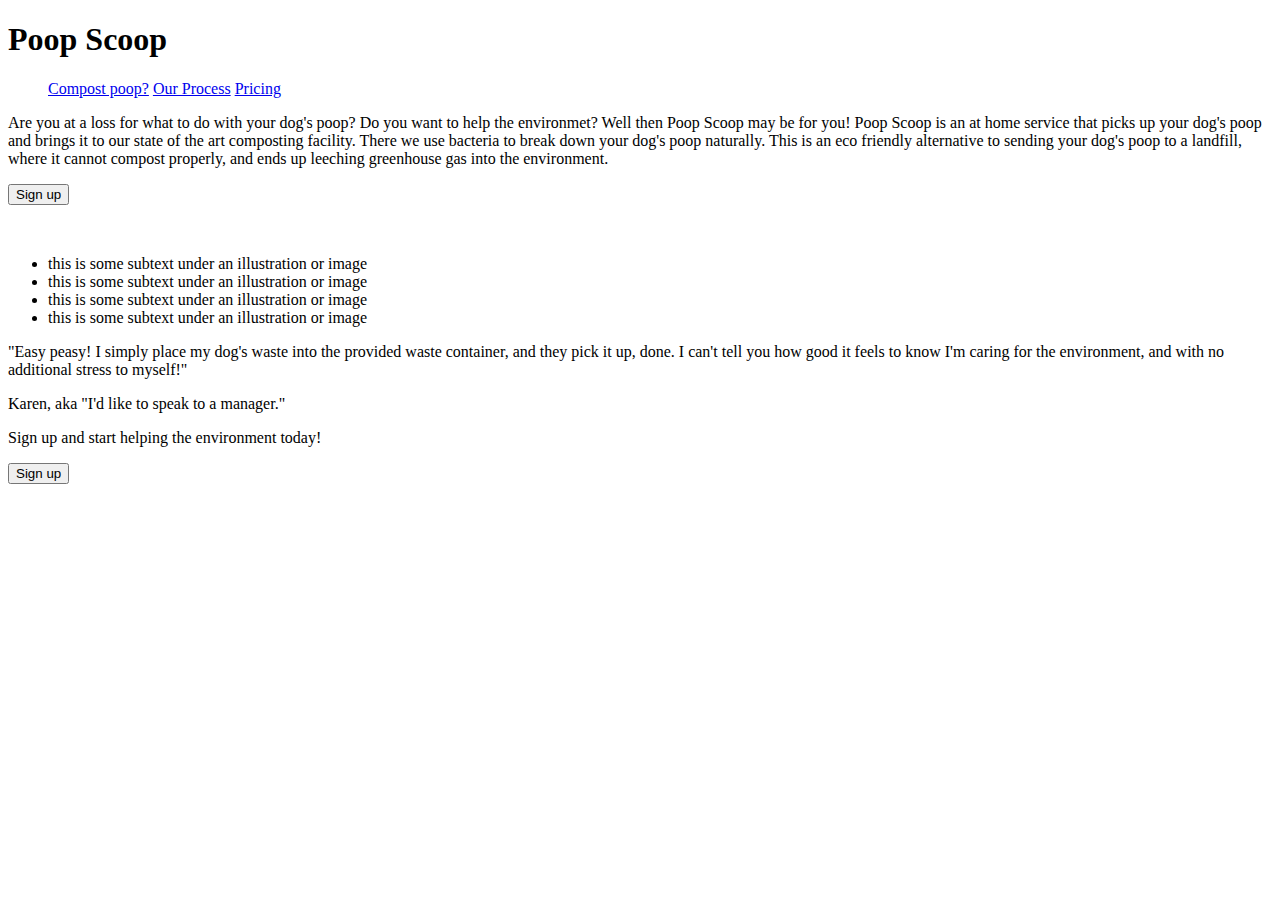
==== home-page.html @ d90007c1 "HTML body and links" ====
<!DOCTYPE html>
<html lang="en">
    <head>
        <meta charset="UTF-8"> 
        <title>Landing Page</title>
    </head>
    <body>
        <div class="one">
        <h1> Poop Scoop</h1>
            <ul>
                <a href="./compost-poop.html">Compost poop?</a>
                <a href="./our-process.html">Our Process</a>
                <a href="./pricing.html">Pricing</a>
            </ul>
            <title> Compost your dog poop!</title>
            <p> Are you at a loss for what to do with your dog's poop? Do you want to help the environmet?
                Well then Poop Scoop may be for you! Poop Scoop is an at home service that picks up your dog's poop
                and brings it to our state of the art composting facility. There we use bacteria to break down
                your dog's poop naturally. This is an eco friendly alternative to sending your dog's poop to a landfill,
                where it cannot compost properly, and ends up leeching greenhouse gas into the environment.   
            </p>
            <button> Sign up</button>
            <img src="">
        </div>
         <div class="two">
            <title> Some random information</title>
            <ul>
                <img src="">
                <img src="">
                <img src="">
                <img src="">

            </ul>
            <ul>
                <li> this is some subtext under an illustration or image</li>
                <li> this is some subtext under an illustration or image</li>
                <li> this is some subtext under an illustration or image</li>
                <li> this is some subtext under an illustration or image</li>
            </ul>
        </div>
        <div class="three">
            <p>"Easy peasy! I simply place my dog's waste into the provided waste container,
                and they pick it up, done. I can't tell you how good it feels to know
                I'm caring for the environment, and with no additional stress to myself!"  
            </p>
            <p> Karen, aka "I'd like to speak to a manager."</p>
        </div>
        <div class="four">
            <title> Poop Scoop! Let us scoop your poop!</title>
            <p> Sign up and start helping the environment today!</p>
            <button>Sign up</button>
        </div>

    </body>
    
</html>
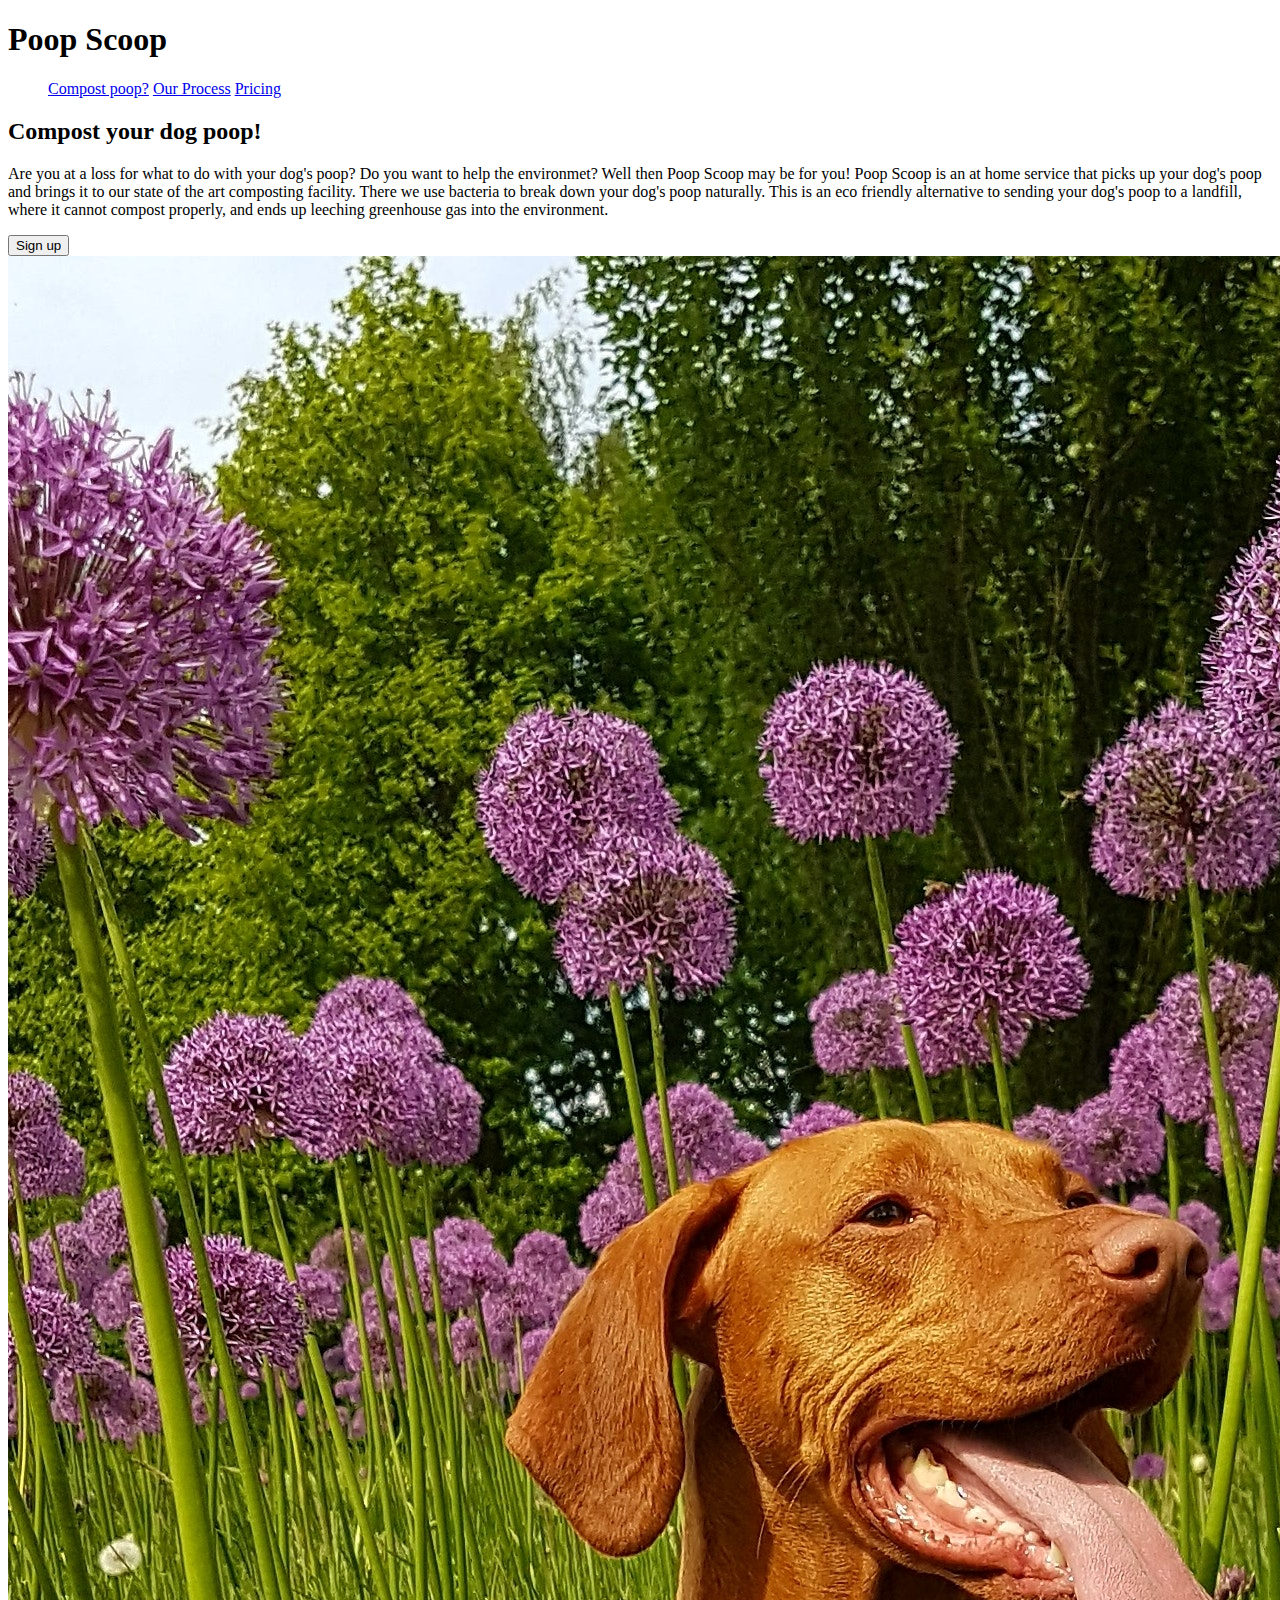
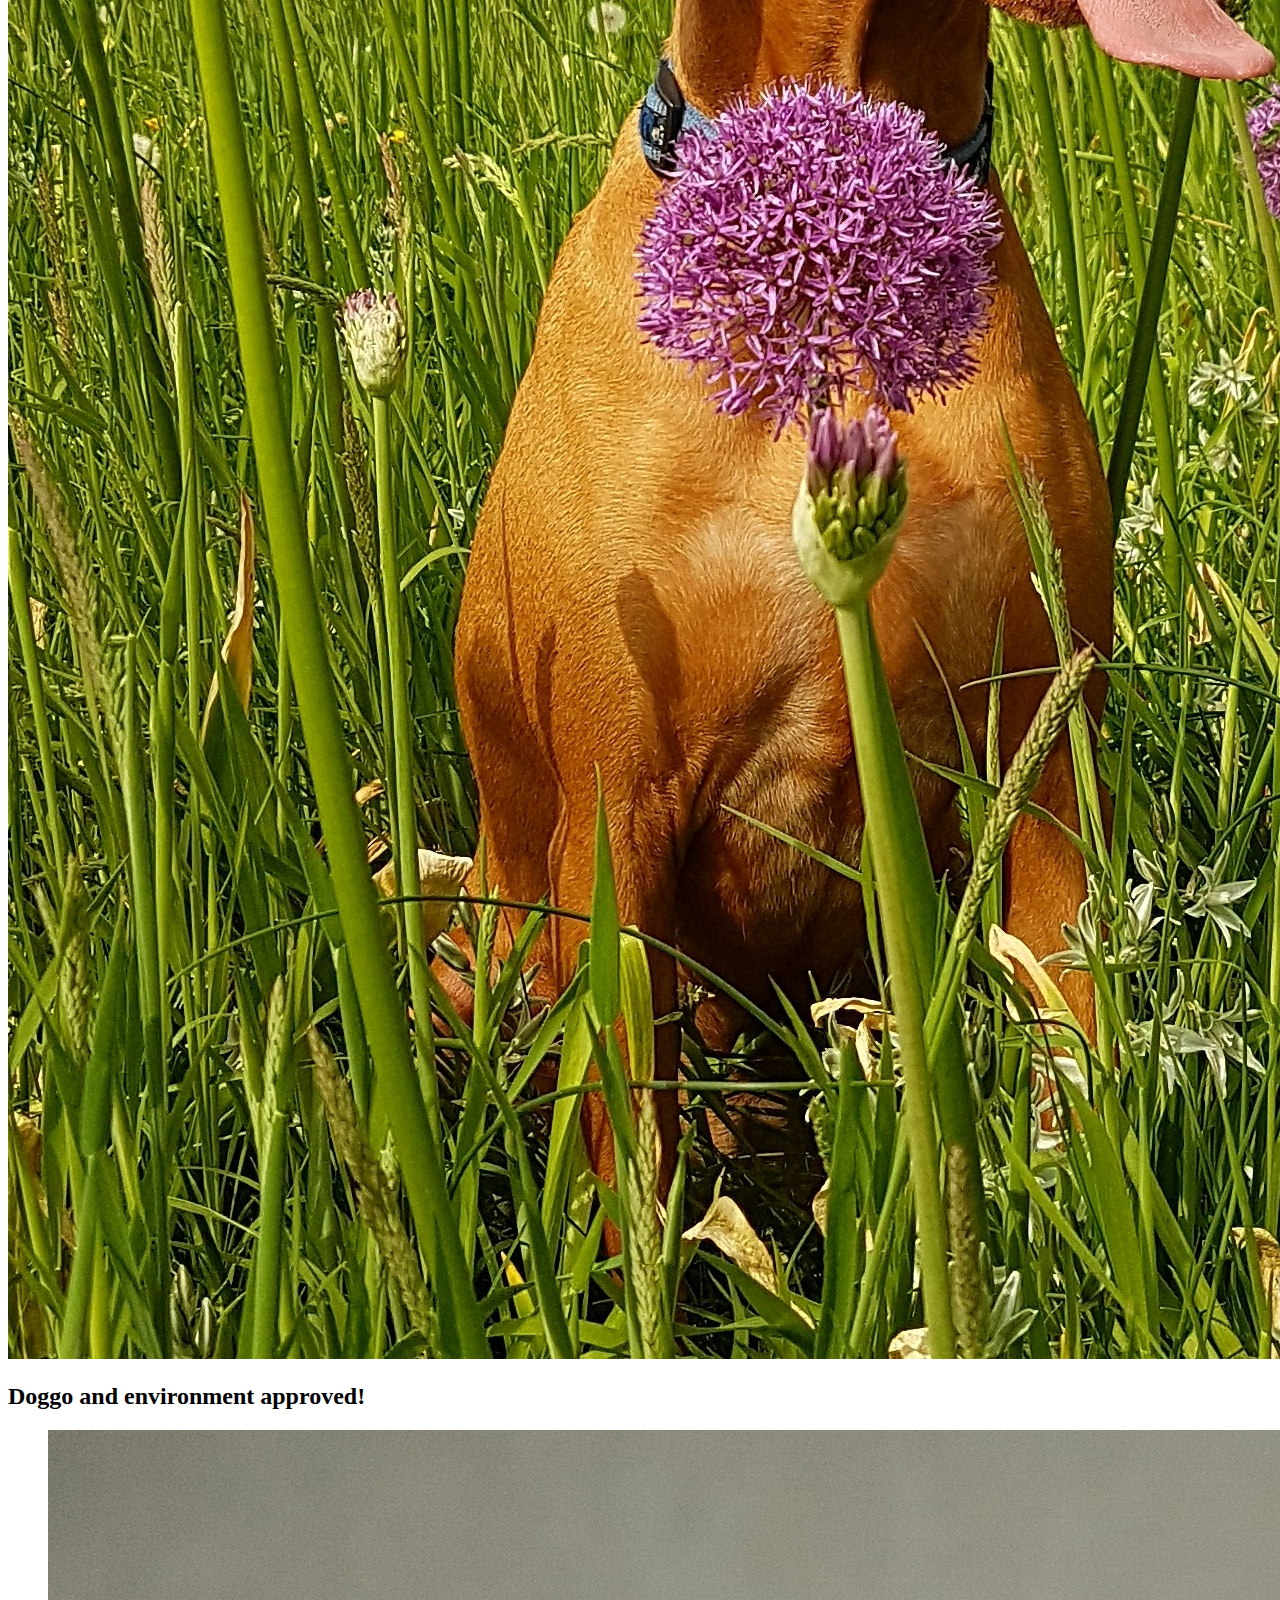
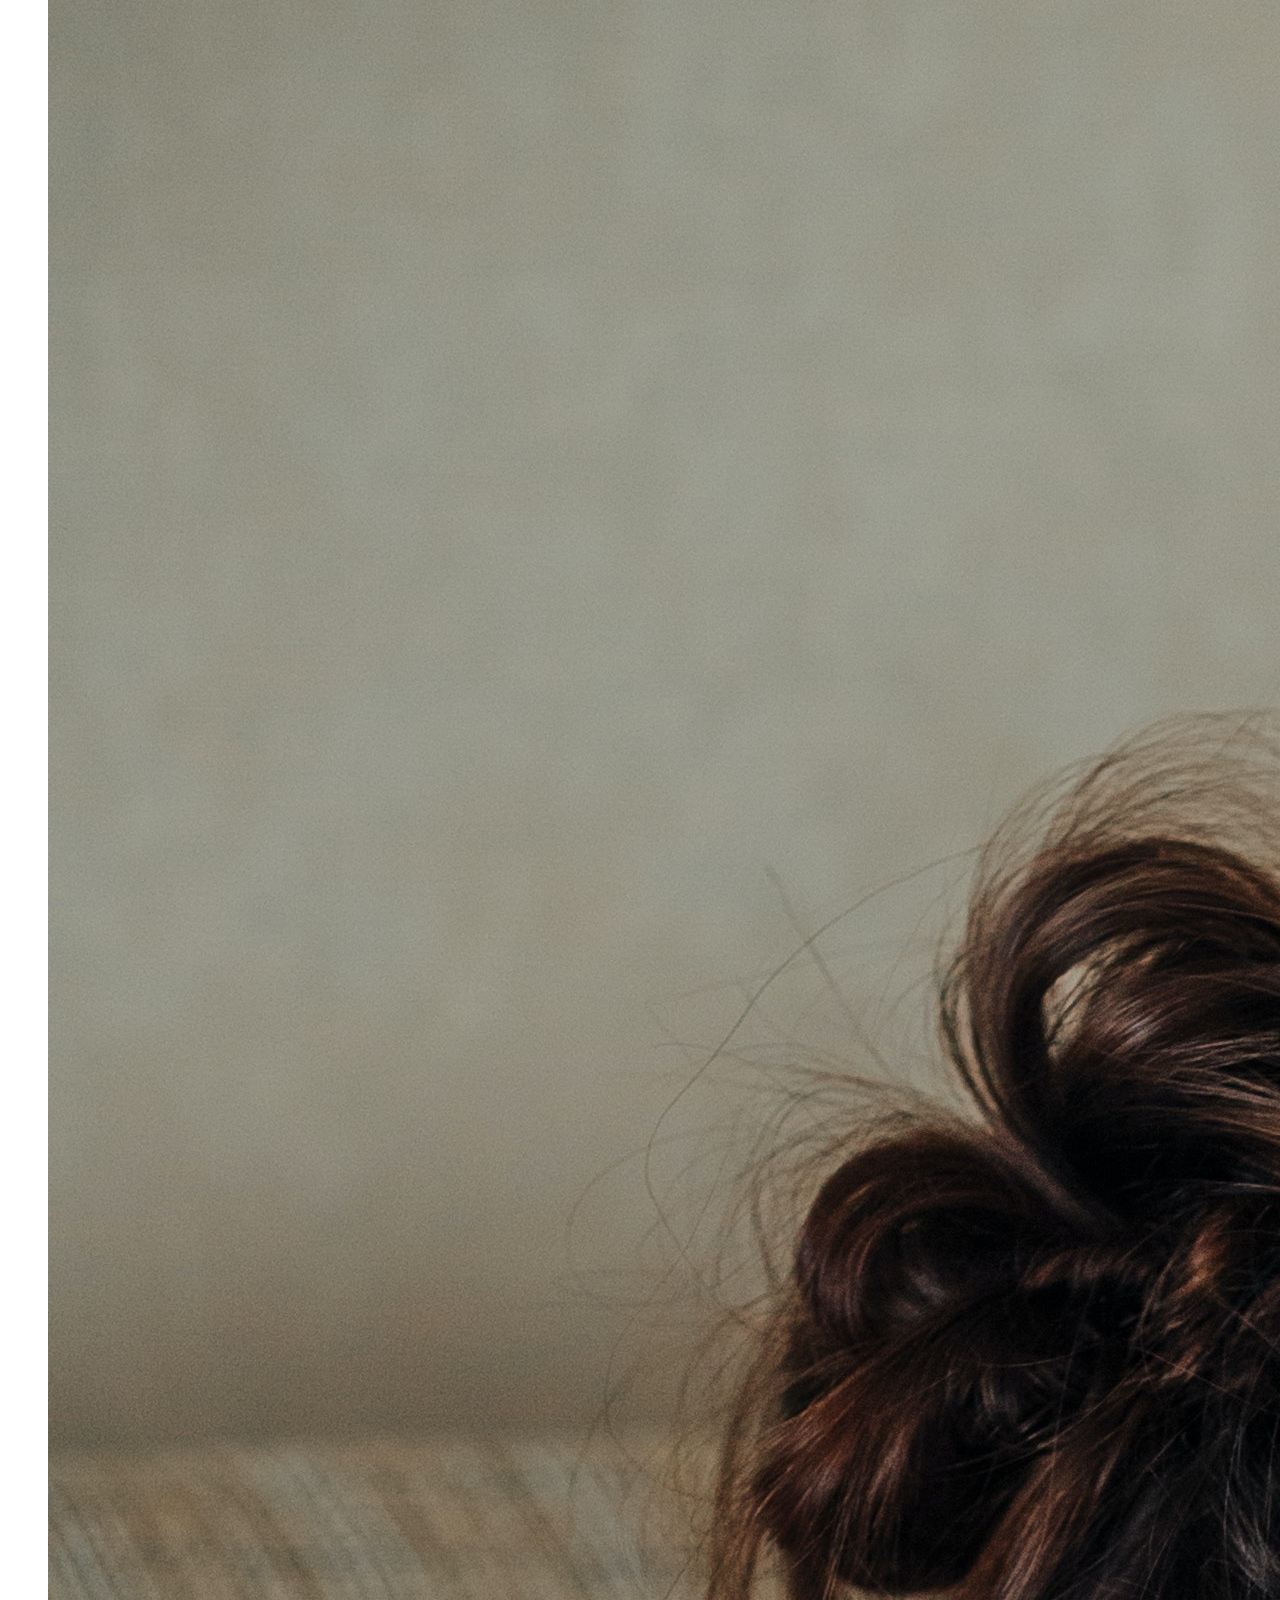
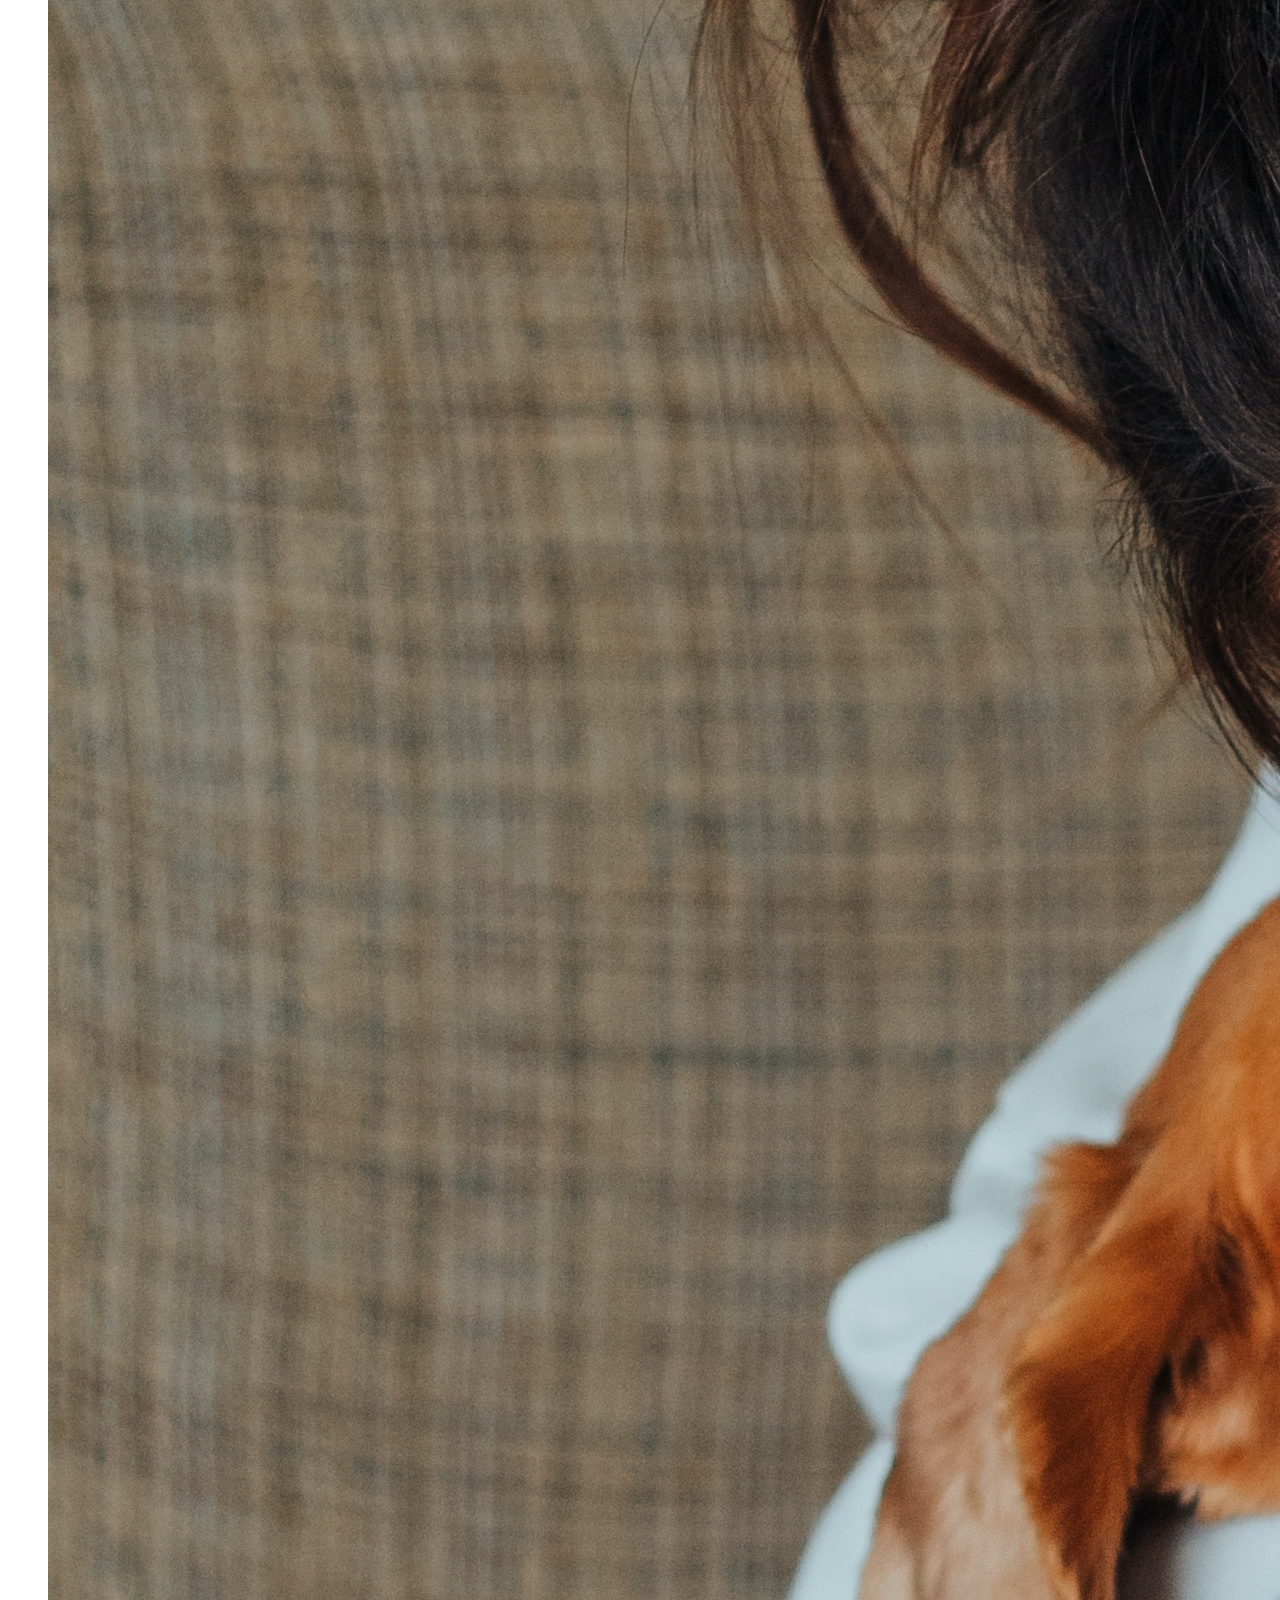
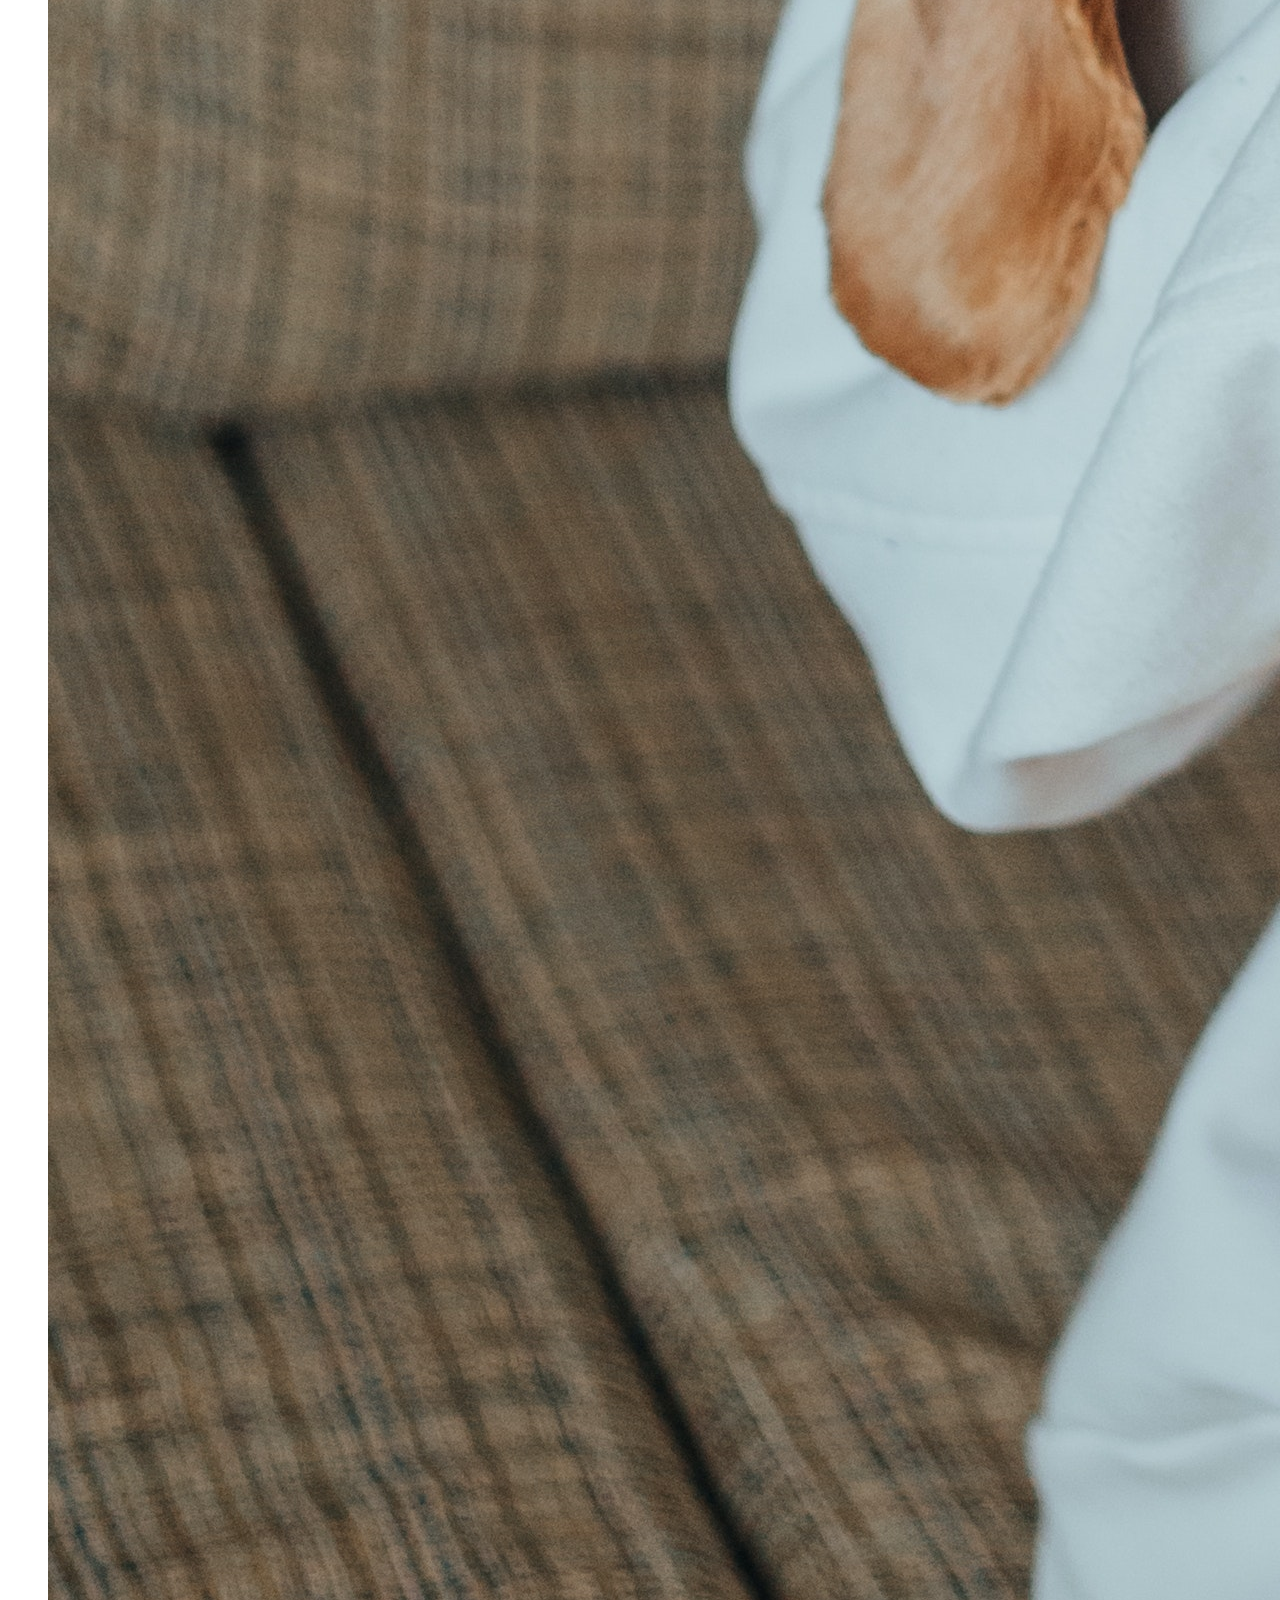
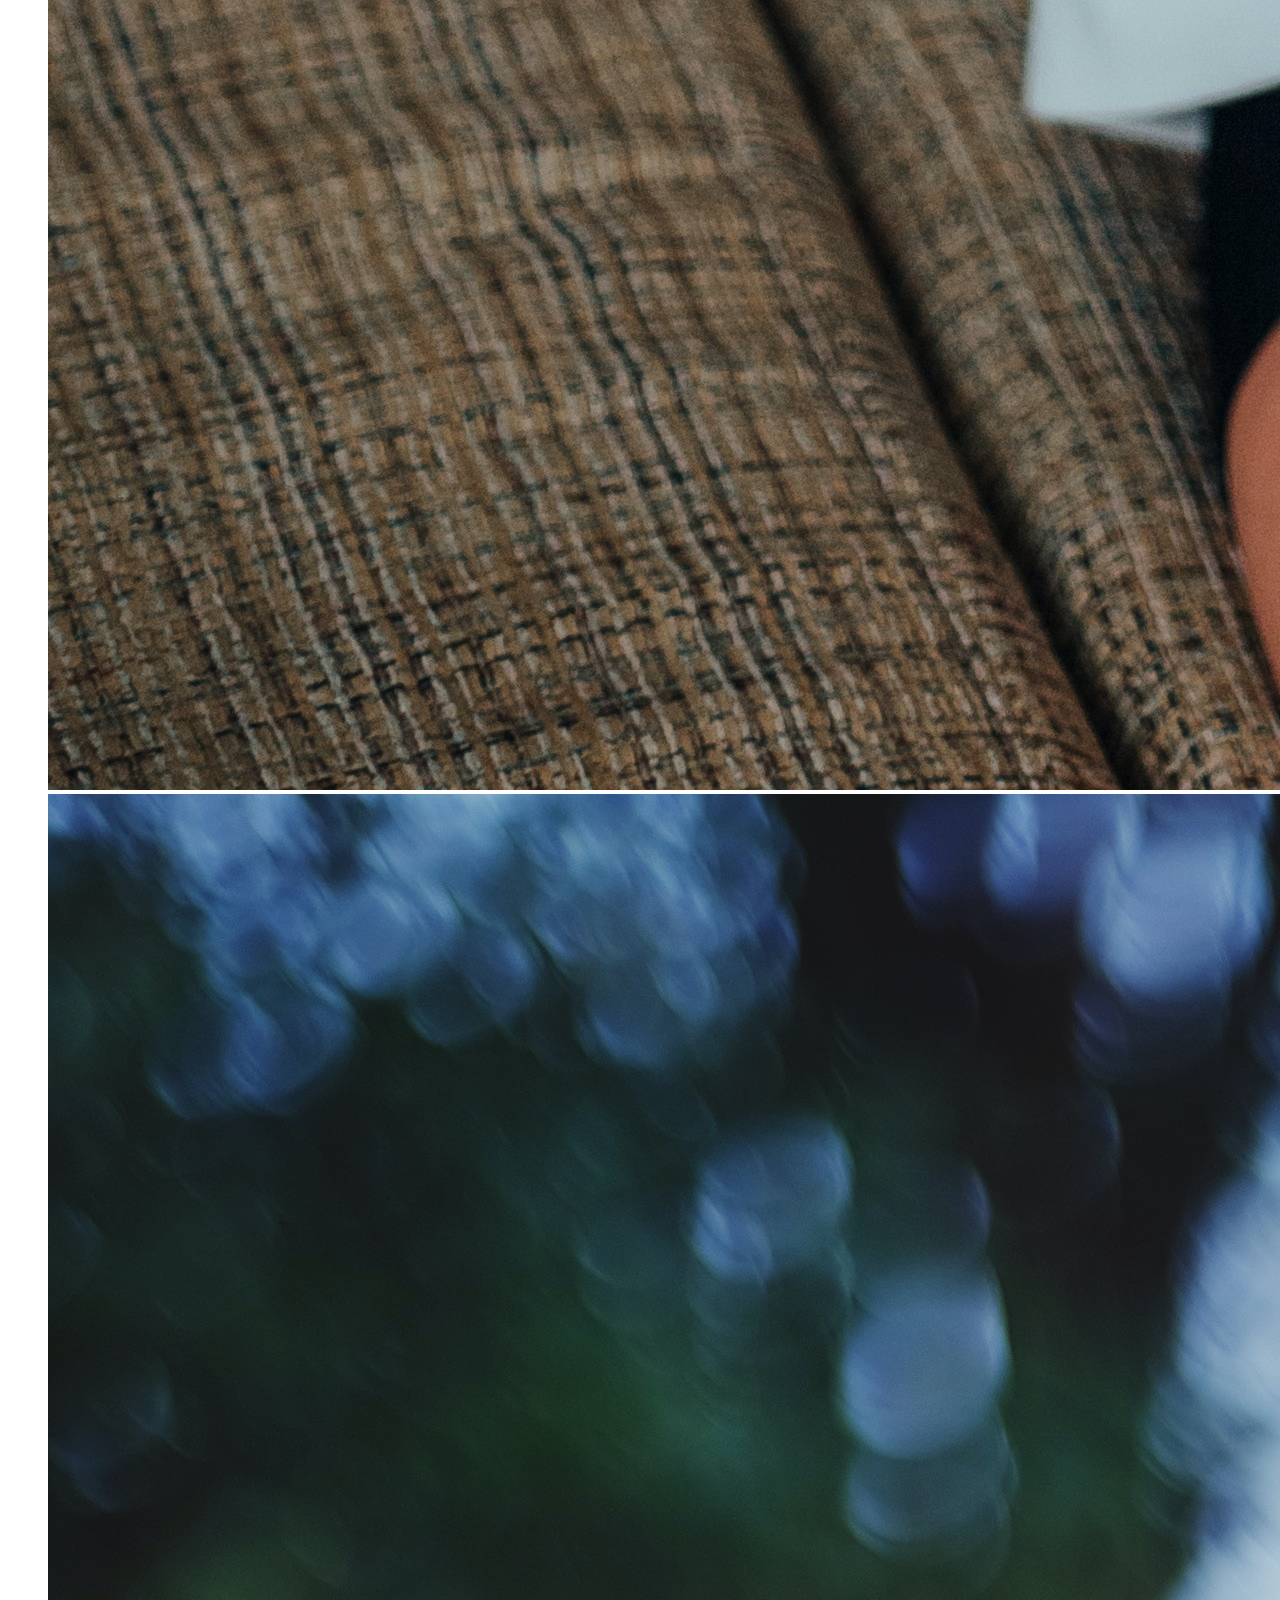
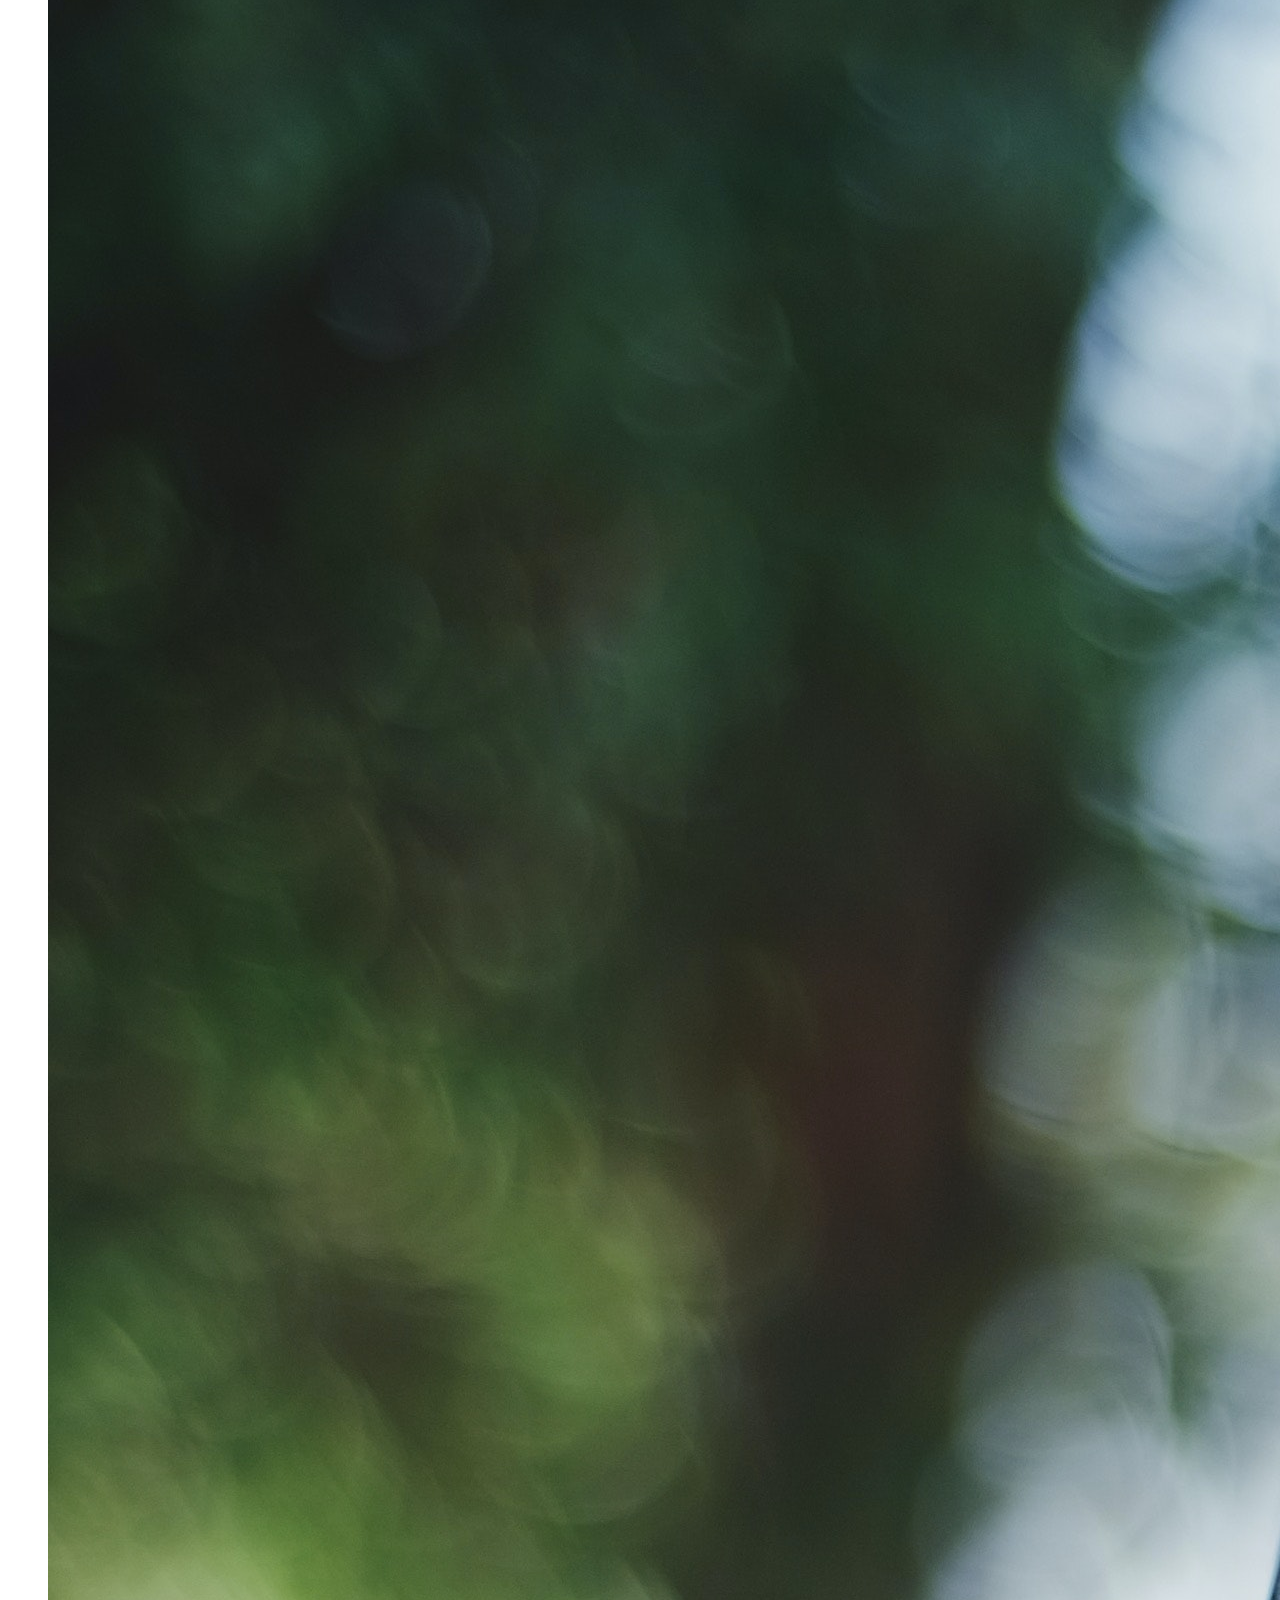
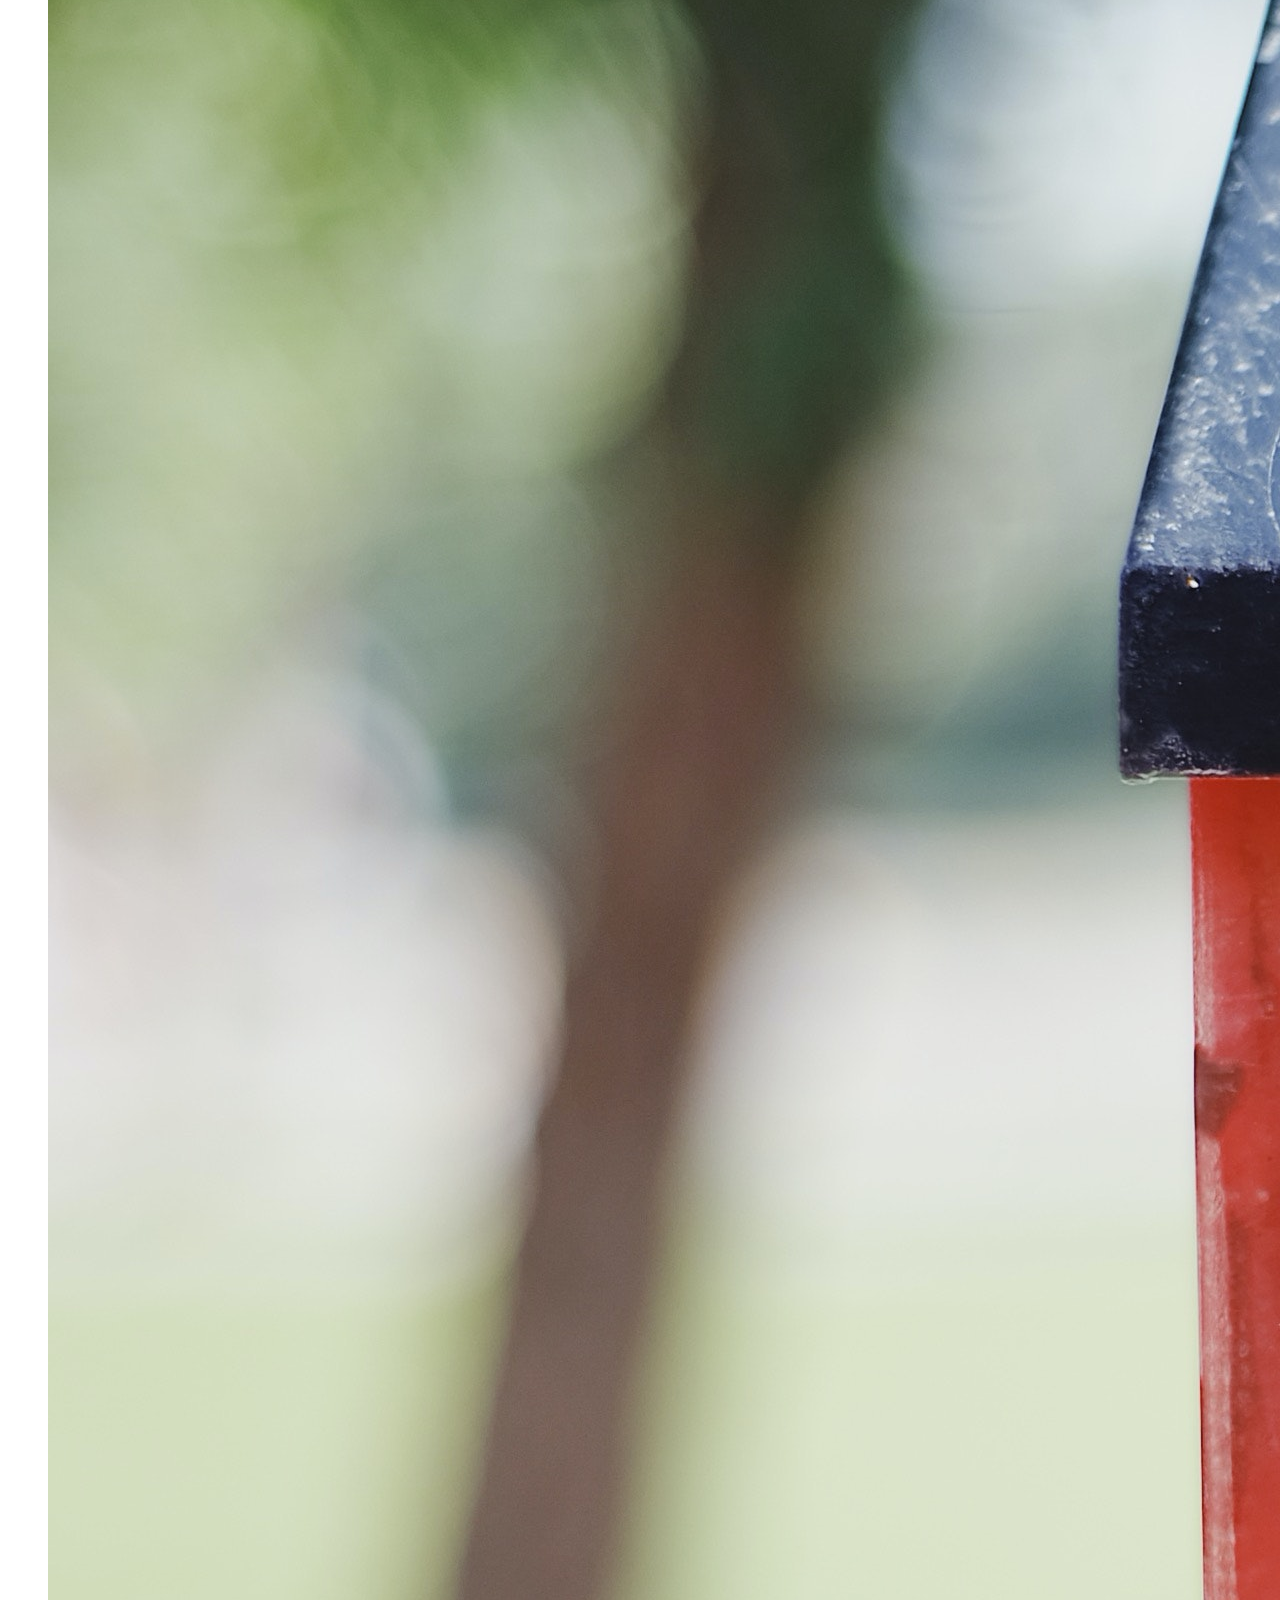
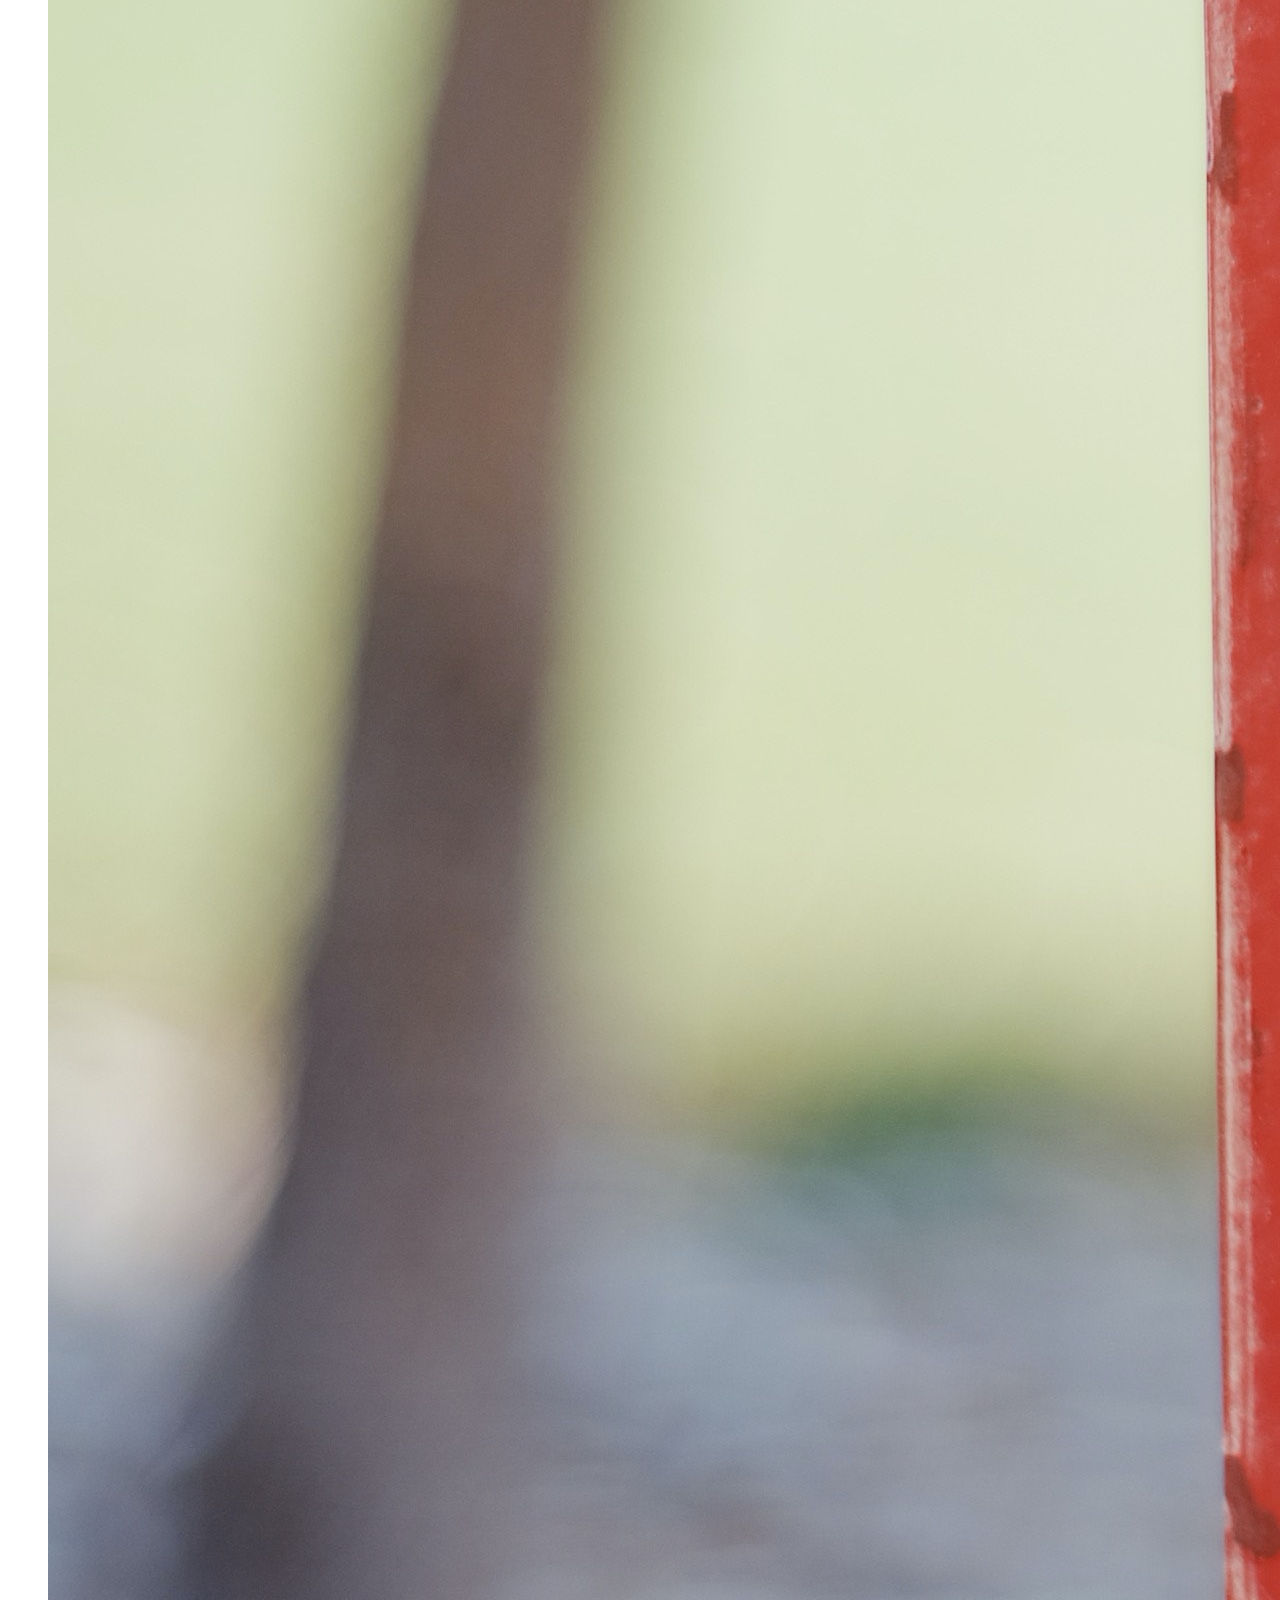
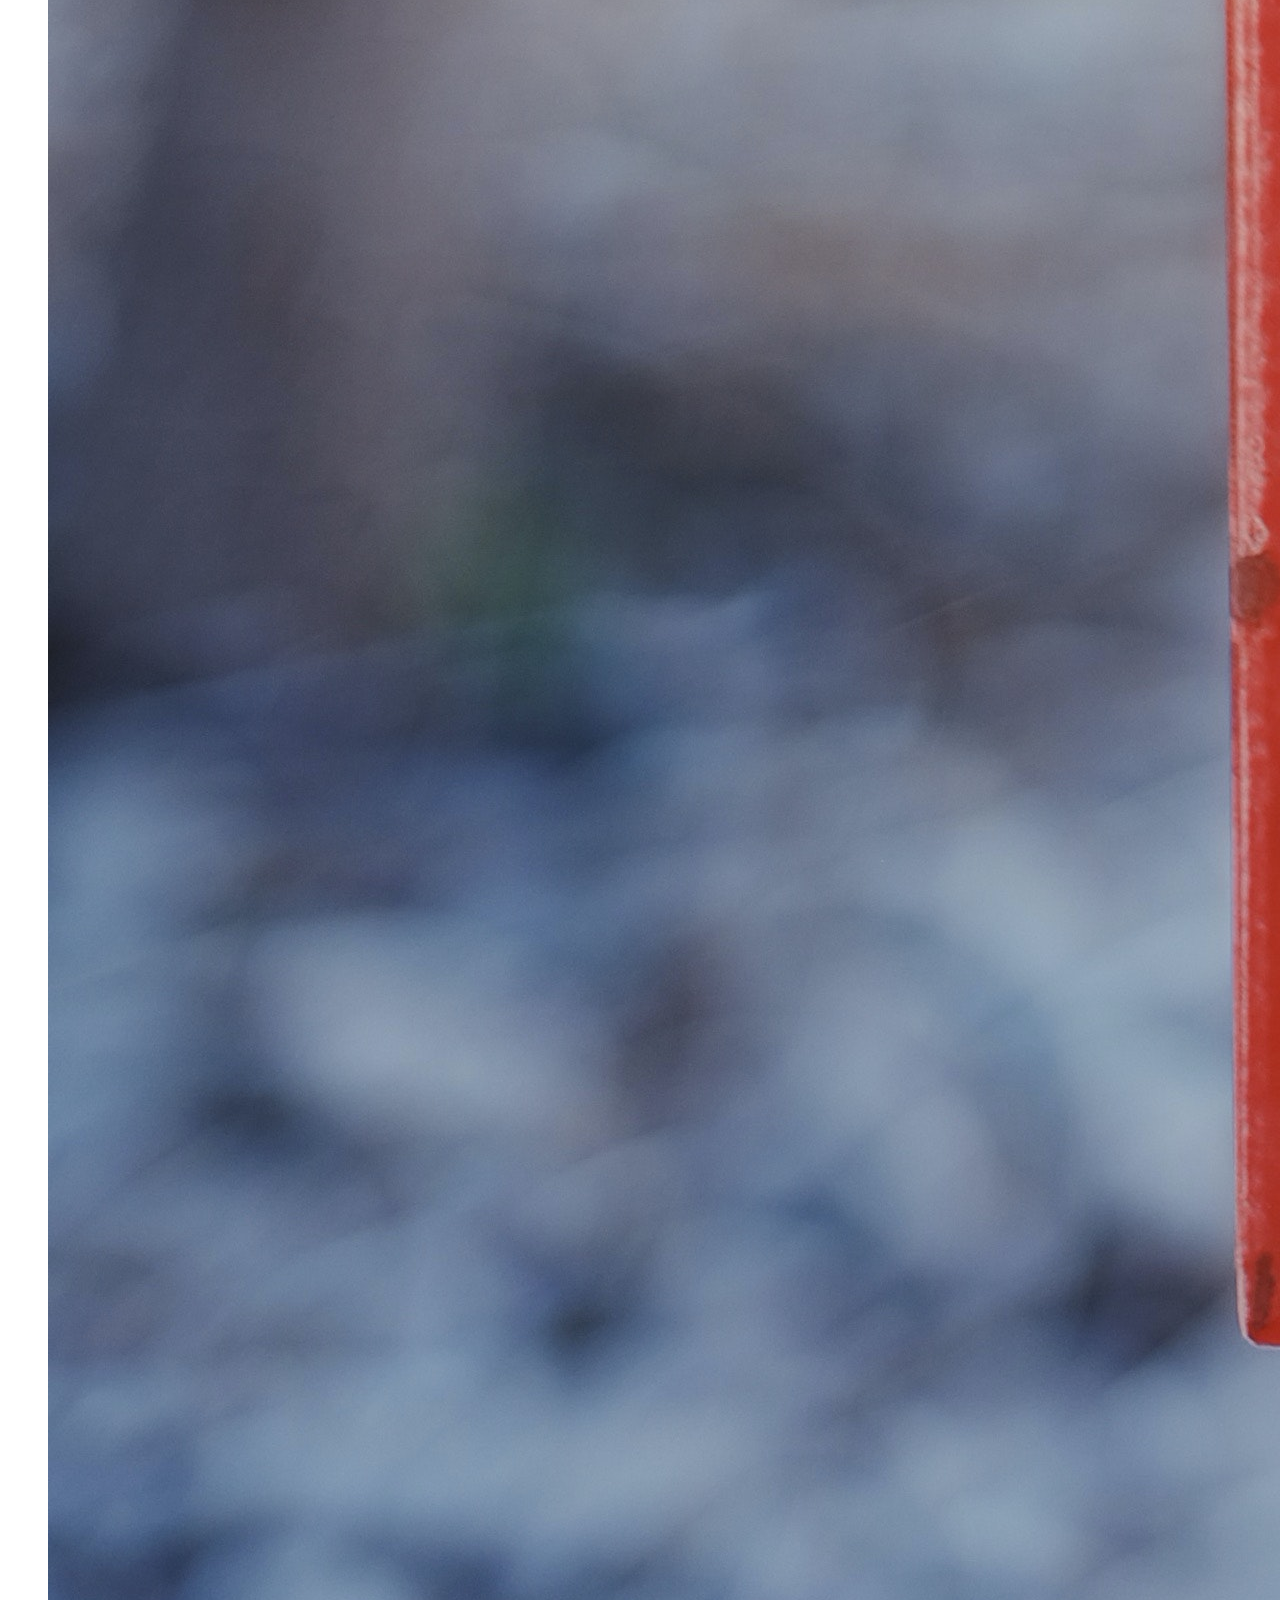
==== commit f630d65f: "Updated html body" ====
--- a/home-page.html
+++ b/home-page.html
@@ -8,11 +8,11 @@
         <div class="one">
         <h1> Poop Scoop</h1>
             <ul>
-                <a href="./compost-poop.html">Compost poop?</a>
-                <a href="./our-process.html">Our Process</a>
-                <a href="./pricing.html">Pricing</a>
+                <a href="./links/compost-poop.html">Compost poop?</a>
+                <a href="./links/our-process.html">Our Process</a>
+                <a href="./links/pricing.html">Pricing</a>
             </ul>
-            <title> Compost your dog poop!</title>
+            <h2> Compost your dog poop!</h2>
             <p> Are you at a loss for what to do with your dog's poop? Do you want to help the environmet?
                 Well then Poop Scoop may be for you! Poop Scoop is an at home service that picks up your dog's poop
                 and brings it to our state of the art composting facility. There we use bacteria to break down
@@ -20,22 +20,24 @@
                 where it cannot compost properly, and ends up leeching greenhouse gas into the environment.   
             </p>
             <button> Sign up</button>
-            <img src="">
+            <img src="./images/pretty-dog.jpg">
         </div>
          <div class="two">
-            <title> Some random information</title>
+            <h2> Doggo and environment approved!</h2>
             <ul>
-                <img src="">
-                <img src="">
-                <img src="">
-                <img src="">
+                <img src="./images/dog-hug.jpg">
+                <img src="./images/dog-waste.jpg">
+                <img src="./images/save-earth.jpg">
+                <img src="./images/paw-hand.jpg">
 
             </ul>
             <ul>
-                <li> this is some subtext under an illustration or image</li>
-                <li> this is some subtext under an illustration or image</li>
-                <li> this is some subtext under an illustration or image</li>
-                <li> this is some subtext under an illustration or image</li>
+                <li> We all love our four legged best friends.</li>
+                <li> But what to do with their poo?</li>
+                <li> Traditional methods can be an issue for the environment.</li>
+                <li> Let Poop Scoop take on the hassel of handeling your dog's waste, so you 
+                    can spend more time with your best friend, and less time worrying about poo.
+                </li>
             </ul>
         </div>
         <div class="three">
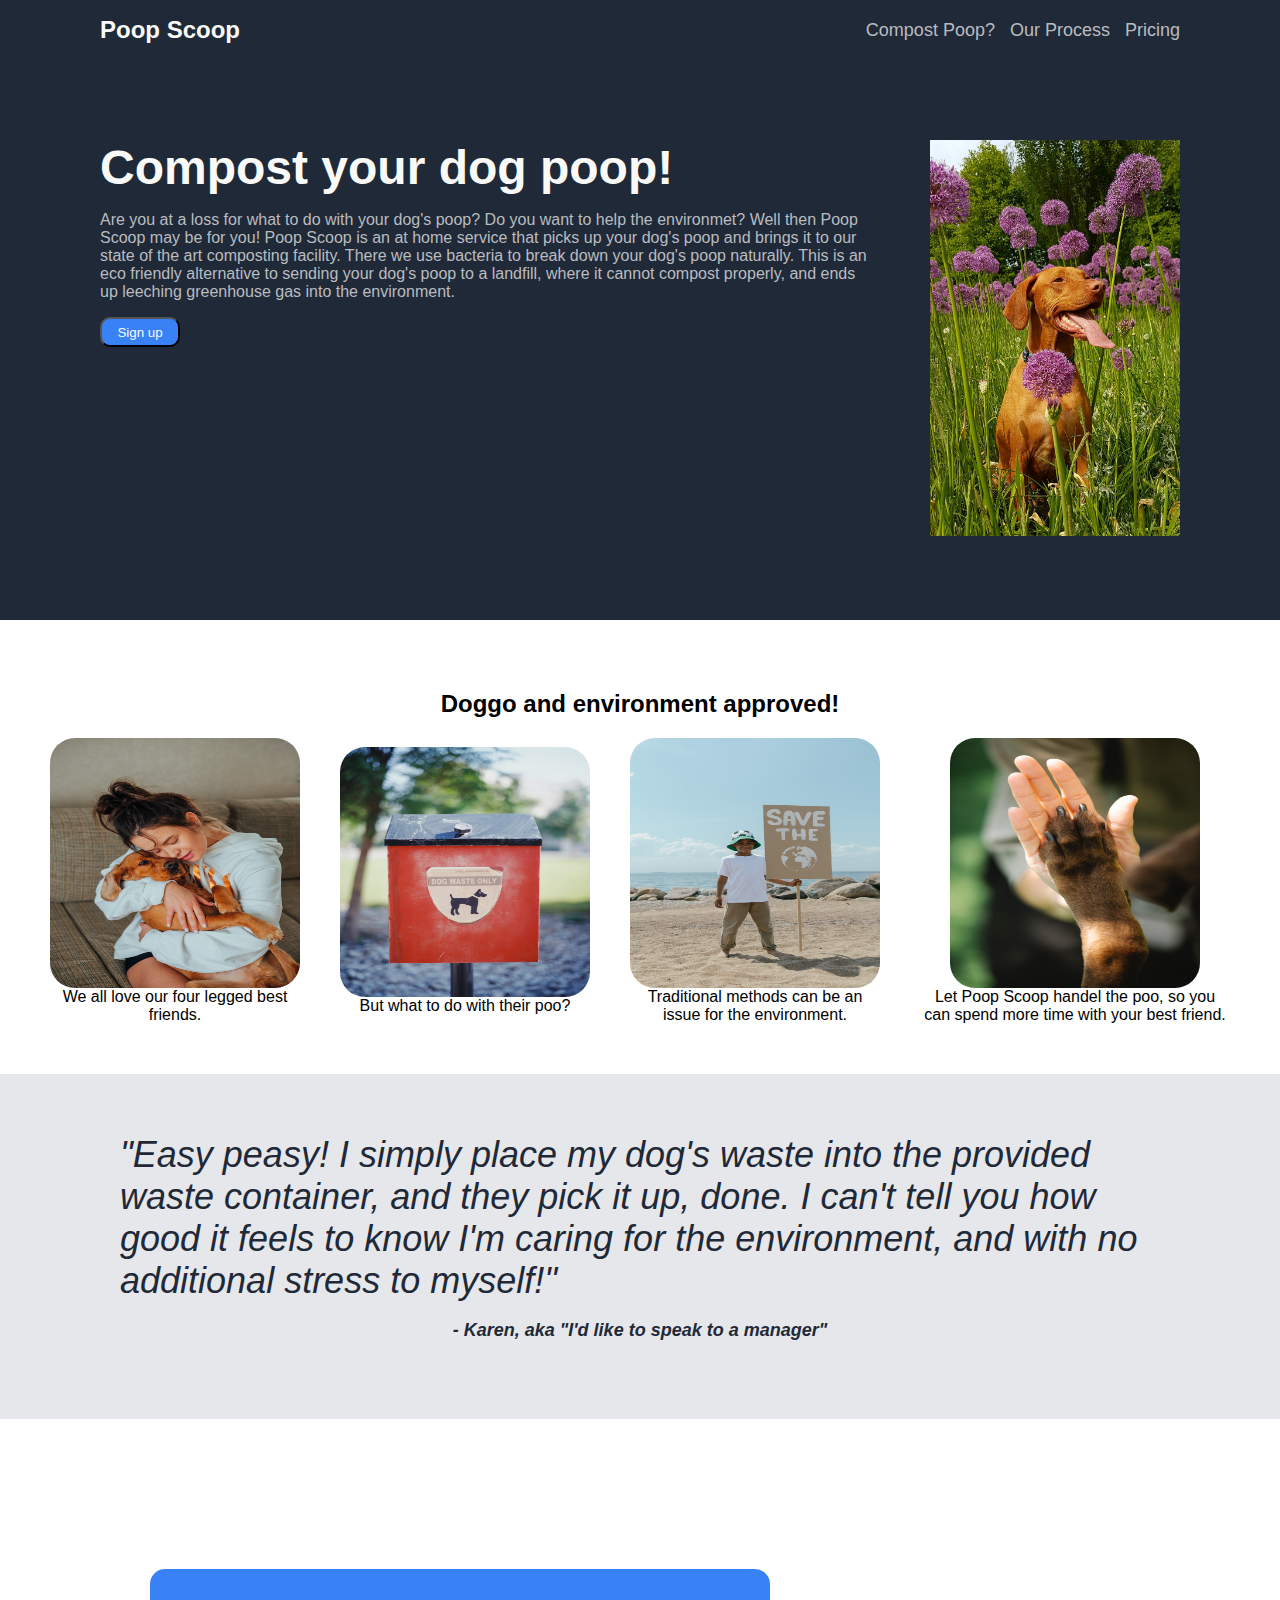
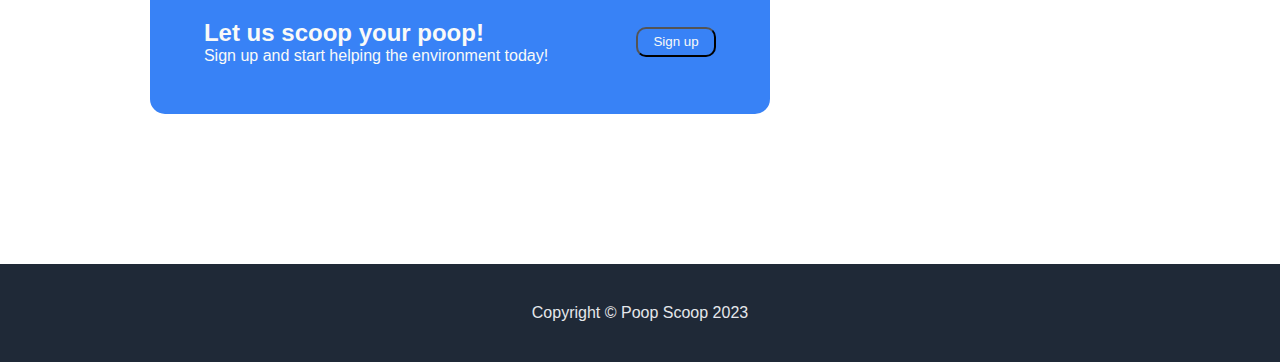
==== commit 0f946469: "Update HTML and Add CSS" ====
--- a/home-page.html
+++ b/home-page.html
@@ -3,55 +3,66 @@
     <head>
         <meta charset="UTF-8"> 
         <title>Landing Page</title>
+        <link rel="stylesheet" href="styles.css">
     </head>
     <body>
         <div class="one">
-        <h1> Poop Scoop</h1>
-            <ul>
-                <a href="./links/compost-poop.html">Compost poop?</a>
+        <div class="header">
+        <h1 class="logo"> Poop Scoop</h1>
+            <ul class="links">
+                <a href="./links/compost-poop.html">Compost Poop?</a>
                 <a href="./links/our-process.html">Our Process</a>
                 <a href="./links/pricing.html">Pricing</a>
             </ul>
-            <h2> Compost your dog poop!</h2>
-            <p> Are you at a loss for what to do with your dog's poop? Do you want to help the environmet?
+        </div>
+        <div class="under-header">
+            <div class= "under-header1">
+            <h2 class="compost"> Compost your dog poop!</h2>
+            <p class="info"> Are you at a loss for what to do with your dog's poop? Do you want to help the environmet?
                 Well then Poop Scoop may be for you! Poop Scoop is an at home service that picks up your dog's poop
                 and brings it to our state of the art composting facility. There we use bacteria to break down
                 your dog's poop naturally. This is an eco friendly alternative to sending your dog's poop to a landfill,
                 where it cannot compost properly, and ends up leeching greenhouse gas into the environment.   
             </p>
             <button> Sign up</button>
-            <img src="./images/pretty-dog.jpg">
+            </div>
+            <div class="under-header2">    
+            <img ID= "pretty-dog" src="./images/pretty-dog.jpg">
+            </div>                         
+        </div>
         </div>
          <div class="two">
-            <h2> Doggo and environment approved!</h2>
-            <ul>
-                <img src="./images/dog-hug.jpg">
+            <h2 class="doggo-approved"> Doggo and environment approved!</h2>
+            <ul class="images">
+               <div class="img-info"> <img src="./images/dog-hug.jpg">
+                <li> We all love our four legged best friends.</li> </div>
+                <div class="img-info">
                 <img src="./images/dog-waste.jpg">
+                <li> But what to do with their poo?</li> </div>
+                <div class="img-info">
                 <img src="./images/save-earth.jpg">
+                <li> Traditional methods can be an issue for the environment.</li> </div>
+                <div class="img-info">
                 <img src="./images/paw-hand.jpg">
-
+                <li> Let Poop Scoop handel the poo, so you can spend more time with your best friend.
+                </li> </div>
             </ul>
-            <ul>
-                <li> We all love our four legged best friends.</li>
-                <li> But what to do with their poo?</li>
-                <li> Traditional methods can be an issue for the environment.</li>
-                <li> Let Poop Scoop take on the hassel of handeling your dog's waste, so you 
-                    can spend more time with your best friend, and less time worrying about poo.
-                </li>
-            </ul>
-        </div>
+            </div>
         <div class="three">
-            <p>"Easy peasy! I simply place my dog's waste into the provided waste container,
+            <p class="quote">"Easy peasy! I simply place my dog's waste into the provided waste container,
                 and they pick it up, done. I can't tell you how good it feels to know
                 I'm caring for the environment, and with no additional stress to myself!"  
             </p>
-            <p> Karen, aka "I'd like to speak to a manager."</p>
+            <p ID="karen"> - Karen, aka "I'd like to speak to a manager"</p>                
         </div>
         <div class="four">
-            <title> Poop Scoop! Let us scoop your poop!</title>
-            <p> Sign up and start helping the environment today!</p>
-            <button>Sign up</button>
+            <div class="poop-scoop">
+            <h2 class="ps">Let us scoop your poop!</h2>
+            <p class="su"> Sign up and start helping the environment today!</p>
+            </div>
+            <button class="sup">Sign up</button>
         </div>
+        <footer class="footer"> Copyright © Poop Scoop 2023</footer>
 
     </body>
     
--- a/styles.css
+++ b/styles.css
@@ -0,0 +1,162 @@
+body {
+    font-family: Verdana, sans-serif;
+    padding: 0;
+    margin: 0;
+}
+.header {
+  display: flex;
+  align-items: center;
+  justify-content: space-between;
+  padding-right: 100px;
+  padding-left: 100px;
+}
+ul {
+    list-style: none;
+    margin:0;
+    padding: 0;
+}
+a {
+    text-decoration: none;
+    font-size: 18px;
+    color: #babcc0;
+}
+.links {
+    display: flex;
+    gap: 15px;
+}
+.info {
+    color: #babcc0;
+}
+.logo {
+font-size: 24px;
+color: #F9FAF8;
+}
+.under-header {
+display: flex; 
+padding-top: 80px;
+padding-bottom: 80px;
+padding-left: 100px;
+padding-right: 100px;   
+}
+.compost {
+    color: #F9FAF8;
+    font-size: 48px;
+    font-weight: bold;
+    margin-top: 0;
+    margin-bottom: 0;
+
+}
+.under-header2 {
+    margin-left: 60px;
+    width: 300px;
+    height: auto;
+}
+img {
+    width: 250px;
+    height:250px;
+    border-radius: 10%;
+}
+#pretty-dog {
+    width: 250px;
+    height: auto;
+    border-radius: 0%;
+}
+.one {
+    display: flex;
+    flex-direction: column;
+    background-color: #1F2937;
+}
+button {
+    background:#3882F6;
+    border-radius: 10px;
+    padding: 5px;
+    width: 80px;
+    height: 30px;
+    color: #F9FAF8;
+}
+.two {
+display: flex;
+flex-direction: column;
+padding: 50px;
+justify-content: center;
+
+}
+.doggo-approved {
+    display: flex;
+    justify-content: center;
+    align-items: center;
+
+}
+.images {
+    display: flex;
+    justify-content: center;
+    align-items: center;
+    gap: 40px;
+}
+.img-info {
+    display: flex;
+    flex-direction: column;
+    justify-content: center;
+    align-items: center;
+
+}
+.three {
+    display: flex;
+    flex-direction: column;
+    justify-content: center;
+    align-items: center;
+    background-color: #E5E7EB;
+    color: #1F2937;
+    font-style: italic;
+    font-size: 36px;
+    padding: 60px;
+    flex-wrap: wrap;
+
+}
+#karen {
+    font-size: 18px;
+    font-weight: bold;
+}
+.quote {
+    margin-right: 60px;
+    margin-left: 60px;
+    margin-top: 0;
+    margin-bottom: 0;
+}
+
+
+
+.four{ 
+    display: flex;
+    flex-wrap: wrap;
+    justify-content: space-around;
+    align-items: center;
+    background:#3882F6;
+    margin: 150px;
+    padding: 10px;
+    border-radius: 15px;
+    width: 600px;
+    height: 125px;
+    color: #F9FAF8;
+}
+.poop-scoop {
+    display: flex;
+    flex-direction: column;
+}
+.ps {
+    margin: 0;
+}
+.su {
+    margin: 0;
+}
+.footer {
+  display: flex;
+  align-items: center;
+  justify-content: center;
+  background-color: #1F2937;
+  color: #E5E7EB;
+  padding: 40px;
+}
+li {
+    text-align: center;
+}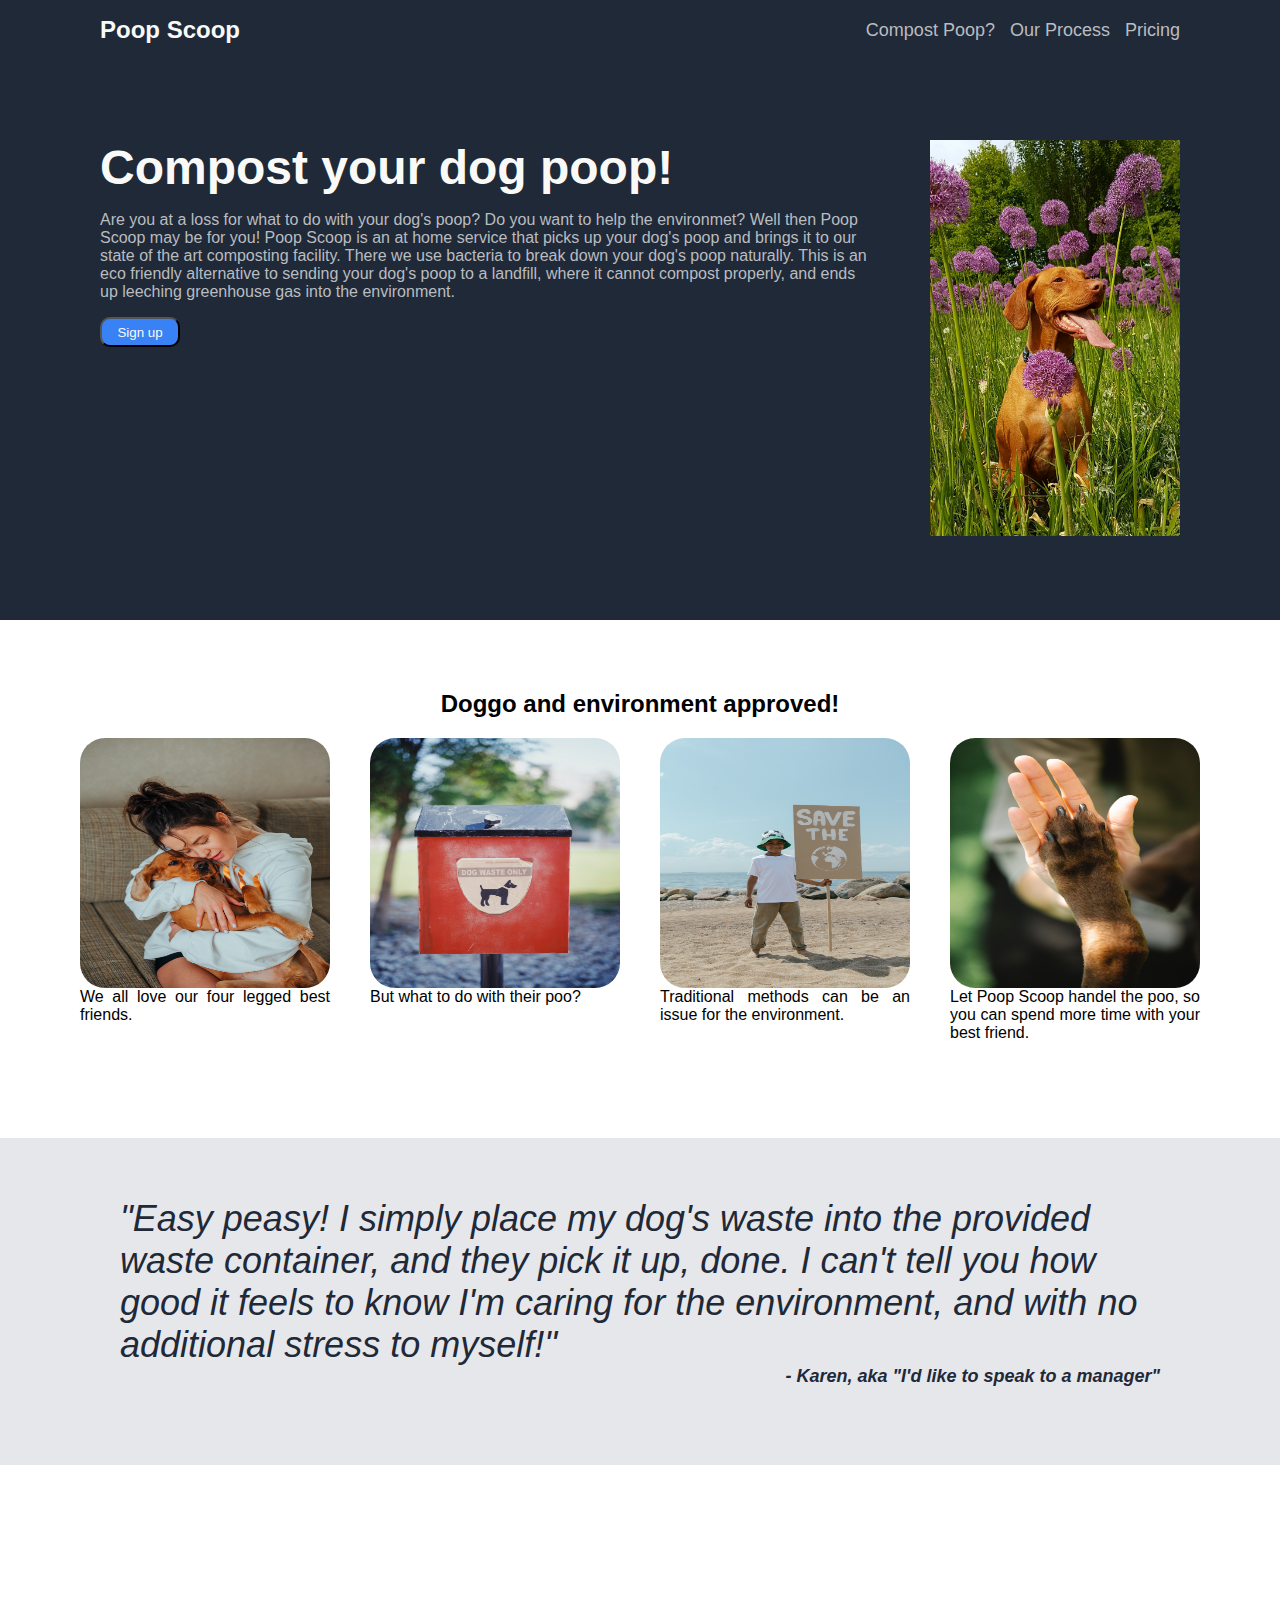
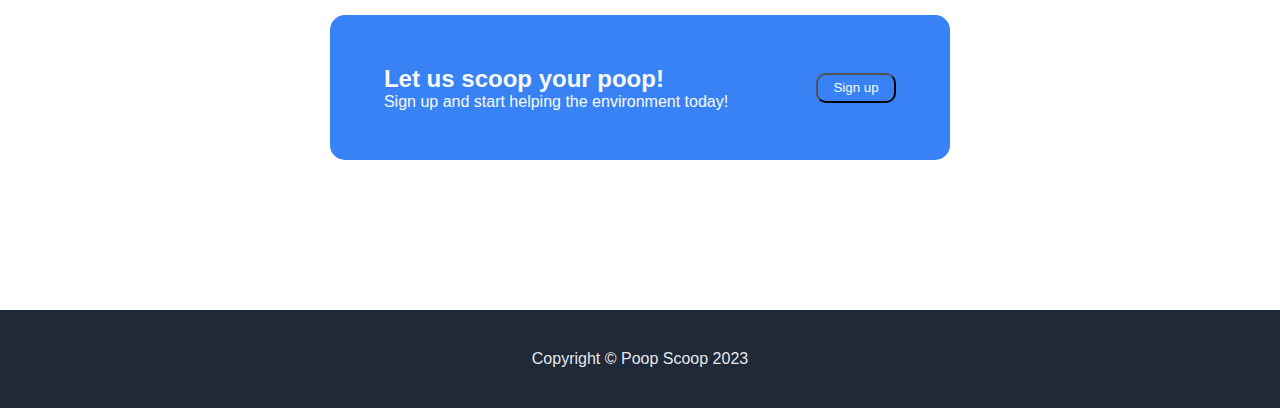
==== commit 5d891a9b: "Center sign up box" ====
--- a/home-page.html
+++ b/home-page.html
@@ -56,11 +56,13 @@
             <p ID="karen"> - Karen, aka "I'd like to speak to a manager"</p>                
         </div>
         <div class="four">
+            <div class="blue">
             <div class="poop-scoop">
             <h2 class="ps">Let us scoop your poop!</h2>
             <p class="su"> Sign up and start helping the environment today!</p>
             </div>
             <button class="sup">Sign up</button>
+            </div>
         </div>
         <footer class="footer"> Copyright © Poop Scoop 2023</footer>
 
--- a/styles.css
+++ b/styles.css
@@ -116,17 +116,17 @@
 #karen {
     font-size: 18px;
     font-weight: bold;
+    margin-left: auto;
+    padding-right: 60px;
+    margin-top: 0;
 }
 .quote {
-    margin-right: 60px;
-    margin-left: 60px;
+    padding-right: 60px;
+    padding-left: 60px;
     margin-top: 0;
     margin-bottom: 0;
 }
-
-
-
-.four{ 
+.blue { 
     display: flex;
     flex-wrap: wrap;
     justify-content: space-around;
@@ -143,6 +143,11 @@
     display: flex;
     flex-direction: column;
 }
+.four {
+    display: flex;
+    align-items: center;
+    justify-content: center;
+}
 .ps {
     margin: 0;
 }
@@ -158,5 +163,7 @@
   padding: 40px;
 }
 li {
-    text-align: center;
+    text-align: justify;
+    width: 250px;
+    height: 100px;
 }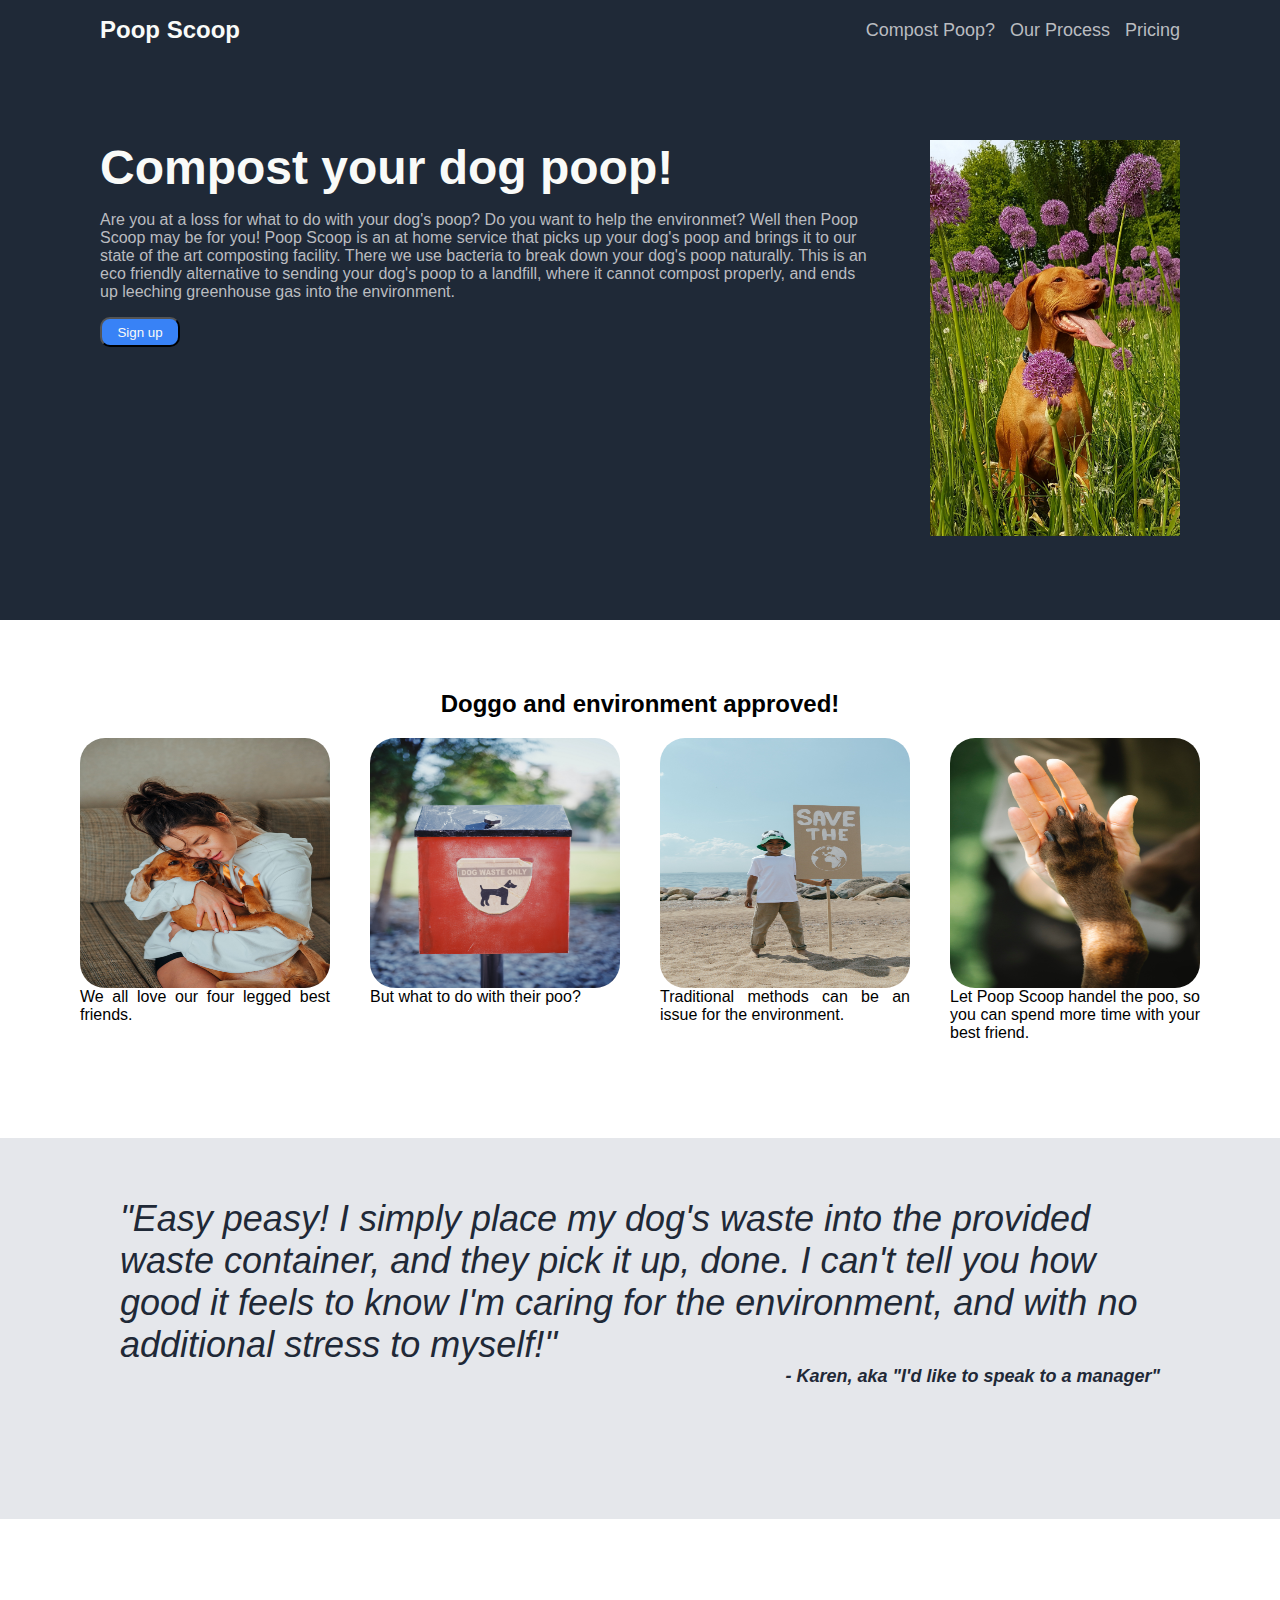
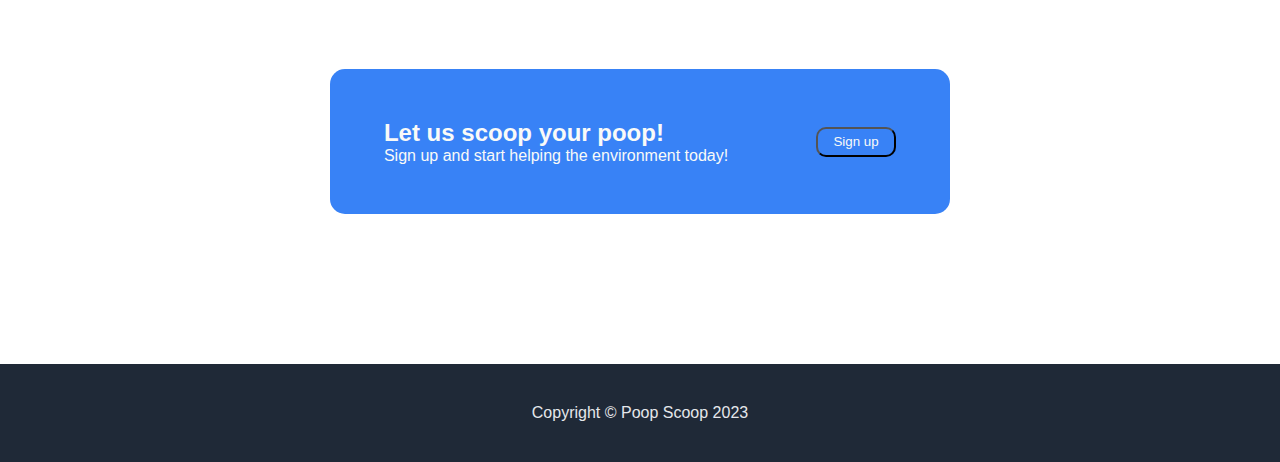
==== commit e419eba7: "Add README and figcaption" ====
--- a/home-page.html
+++ b/home-page.html
@@ -24,7 +24,9 @@
                 your dog's poop naturally. This is an eco friendly alternative to sending your dog's poop to a landfill,
                 where it cannot compost properly, and ends up leeching greenhouse gas into the environment.   
             </p>
+            <a href="./links/pricing.html">
             <button> Sign up</button>
+            </a>
             </div>
             <div class="under-header2">    
             <img ID= "pretty-dog" src="./images/pretty-dog.jpg">
@@ -51,9 +53,9 @@
         <div class="three">
             <p class="quote">"Easy peasy! I simply place my dog's waste into the provided waste container,
                 and they pick it up, done. I can't tell you how good it feels to know
-                I'm caring for the environment, and with no additional stress to myself!"  
-            </p>
-            <p ID="karen"> - Karen, aka "I'd like to speak to a manager"</p>                
+                I'm caring for the environment, and with no additional stress to myself!"
+                <figcaption ID="karen"> - Karen, aka "I'd like to speak to a manager"</figcaption>   
+            </p>               
         </div>
         <div class="four">
             <div class="blue">
@@ -61,7 +63,9 @@
             <h2 class="ps">Let us scoop your poop!</h2>
             <p class="su"> Sign up and start helping the environment today!</p>
             </div>
+            <a href="./links/pricing.html">
             <button class="sup">Sign up</button>
+            </a>
             </div>
         </div>
         <footer class="footer"> Copyright © Poop Scoop 2023</footer>
--- a/styles.css
+++ b/styles.css
@@ -118,7 +118,6 @@
     font-weight: bold;
     margin-left: auto;
     padding-right: 60px;
-    margin-top: 0;
 }
 .quote {
     padding-right: 60px;
